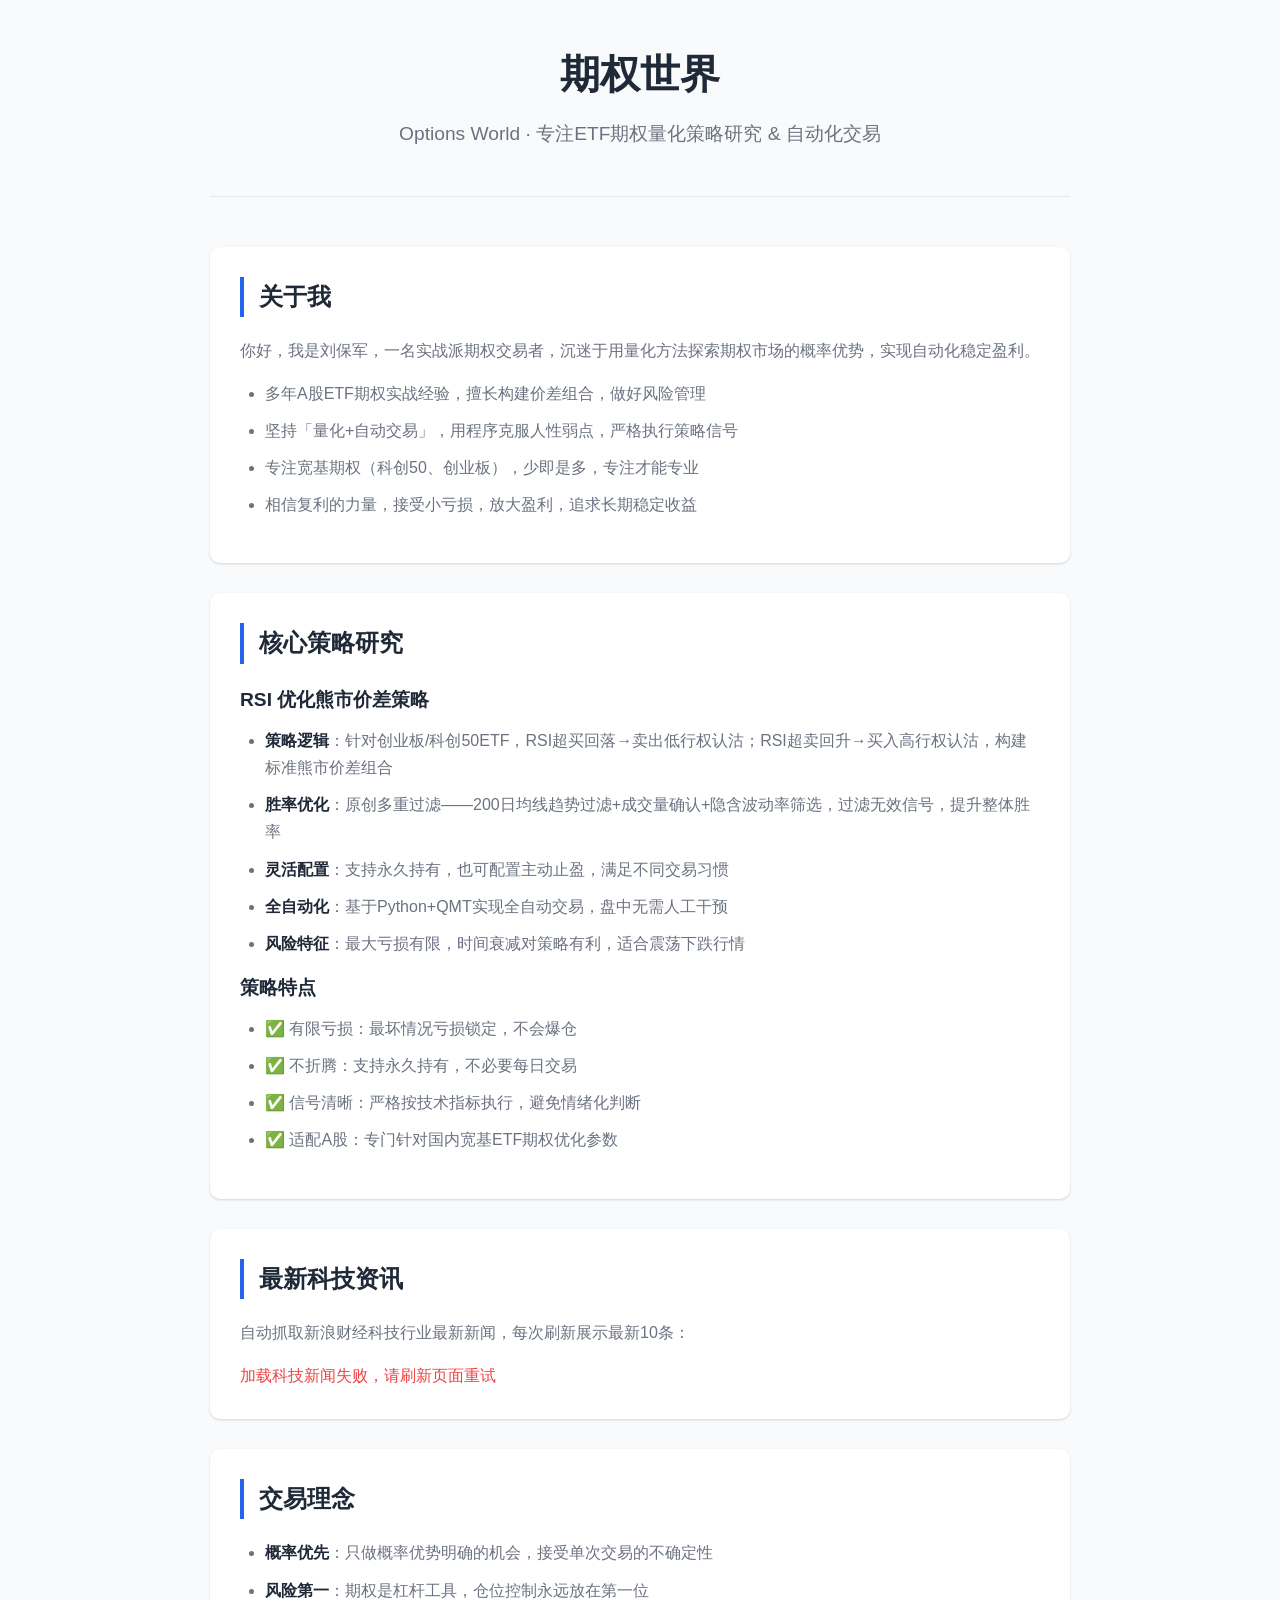
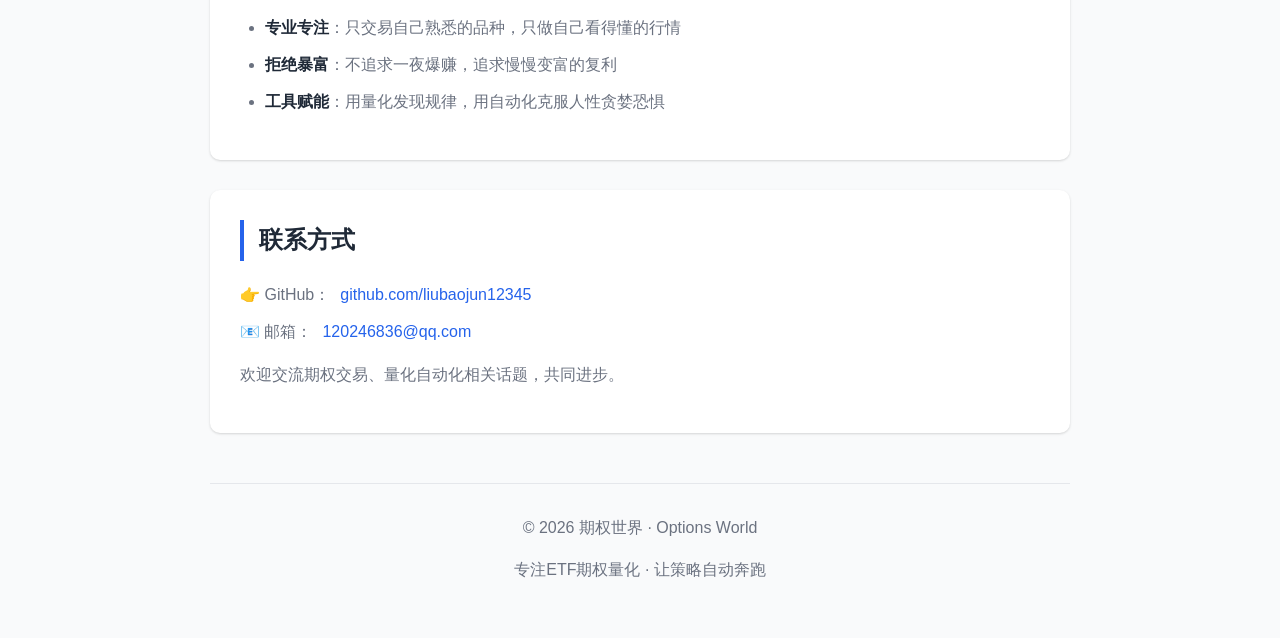
==== index.html @ 24f9fdb9 "feat: 完善个人网站，添加最新科技资讯板块" ====
<!DOCTYPE html>
<html lang="zh-CN">
<head>
    <meta charset="UTF-8">
    <meta name="viewport" content="width=device-width, initial-scale=1.0">
    <title>期权世界 - Options World</title>
    <meta name="description" content="刘保军的个人网站 - 专注ETF期权量化策略研究与自动化交易">
    <style>
        * {
            margin: 0;
            padding: 0;
            box-sizing: border-box;
        }
        :root {
            --primary-color: #2563eb;
            --text-color: #1f2937;
            --light-text: #6b7280;
            --bg-color: #f9fafb;
            --card-bg: #ffffff;
            --border-color: #e5e7eb;
            --shadow: 0 1px 3px 0 rgba(0, 0, 0, 0.1), 0 1px 2px 0 rgba(0, 0, 0, 0.06);
        }
        body {
            font-family: -apple-system, BlinkMacSystemFont, "Segoe UI", Roboto, "Helvetica Neue", Arial, sans-serif;
            line-height: 1.7;
            color: var(--text-color);
            background-color: var(--bg-color);
        }
        .container {
            max-width: 900px;
            margin: 0 auto;
            padding: 40px 20px;
        }
        header {
            text-align: center;
            margin-bottom: 50px;
            padding-bottom: 30px;
            border-bottom: 1px solid var(--border-color);
        }
        h1 {
            font-size: 2.5em;
            font-weight: 700;
            color: var(--text-color);
            margin-bottom: 10px;
        }
        .subtitle {
            font-size: 1.2em;
            color: var(--light-text);
            font-weight: 400;
        }
        section {
            background: var(--card-bg);
            padding: 30px;
            margin-bottom: 30px;
            border-radius: 10px;
            box-shadow: var(--shadow);
        }
        h2 {
            font-size: 1.5em;
            font-weight: 600;
            color: var(--text-color);
            margin-bottom: 20px;
            padding-left: 15px;
            border-left: 4px solid var(--primary-color);
        }
        h3 {
            font-size: 1.2em;
            font-weight: 600;
            margin: 15px 0 10px;
            color: var(--text-color);
        }
        p {
            margin-bottom: 15px;
            color: var(--light-text);
        }
        ul {
            padding-left: 25px;
            margin-bottom: 15px;
        }
        li {
            margin-bottom: 10px;
            color: var(--light-text);
        }
        li strong {
            color: var(--text-color);
        }
        a {
            color: var(--primary-color);
            text-decoration: none;
        }
        a:hover {
            text-decoration: underline;
        }
        .contact-list {
            list-style: none;
            padding-left: 0;
        }
        .contact-list li {
            display: flex;
            align-items: center;
            gap: 10px;
        }
        .news-item {
            padding: 12px 0;
            border-bottom: 1px solid var(--border-color);
        }
        .news-item:last-child {
            border-bottom: none;
        }
        .news-title {
            font-weight: 500;
            color: var(--text-color);
        }
        .news-date {
            font-size: 0.9em;
            color: var(--light-text);
        }
        #news-loading {
            color: var(--light-text);
            font-style: italic;
        }
        #news-error {
            color: #ef4444;
        }
        footer {
            text-align: center;
            color: var(--light-text);
            margin-top: 50px;
            padding-top: 30px;
            border-top: 1px solid var(--border-color);
        }
        @media (max-width: 600px) {
            h1 {
                font-size: 2em;
            }
            section {
                padding: 20px;
            }
            .container {
                padding: 20px 15px;
            }
        }
    </style>
</head>
<body>
    <div class="container">
        <header>
            <h1>期权世界</h1>
            <p class="subtitle">Options World · 专注ETF期权量化策略研究 & 自动化交易</p>
        </header>

        <section>
            <h2>关于我</h2>
            <p>你好，我是刘保军，一名实战派期权交易者，沉迷于用量化方法探索期权市场的概率优势，实现自动化稳定盈利。</p>
            <ul>
                <li>多年A股ETF期权实战经验，擅长构建价差组合，做好风险管理</li>
                <li>坚持「量化+自动交易」，用程序克服人性弱点，严格执行策略信号</li>
                <li>专注宽基期权（科创50、创业板），少即是多，专注才能专业</li>
                <li>相信复利的力量，接受小亏损，放大盈利，追求长期稳定收益</li>
            </ul>
        </section>

        <section>
            <h2>核心策略研究</h2>
            <h3>RSI 优化熊市价差策略</h3>
            <ul>
                <li><strong>策略逻辑</strong>：针对创业板/科创50ETF，RSI超买回落→卖出低行权认沽；RSI超卖回升→买入高行权认沽，构建标准熊市价差组合</li>
                <li><strong>胜率优化</strong>：原创多重过滤——200日均线趋势过滤+成交量确认+隐含波动率筛选，过滤无效信号，提升整体胜率</li>
                <li><strong>灵活配置</strong>：支持永久持有，也可配置主动止盈，满足不同交易习惯</li>
                <li><strong>全自动化</strong>：基于Python+QMT实现全自动交易，盘中无需人工干预</li>
                <li><strong>风险特征</strong>：最大亏损有限，时间衰减对策略有利，适合震荡下跌行情</li>
            </ul>

            <h3>策略特点</h3>
            <ul>
                <li>✅ 有限亏损：最坏情况亏损锁定，不会爆仓</li>
                <li>✅ 不折腾：支持永久持有，不必要每日交易</li>
                <li>✅ 信号清晰：严格按技术指标执行，避免情绪化判断</li>
                <li>✅ 适配A股：专门针对国内宽基ETF期权优化参数</li>
            </ul>
        </section>

        <section>
            <h2>最新科技资讯</h2>
            <p>自动抓取新浪财经科技行业最新新闻，每次刷新展示最新10条：</p>
            <div id="news-container">
                <div id="news-loading">加载中...</div>
            </div>
        </section>

        <section>
            <h2>交易理念</h2>
            <ul>
                <li><strong>概率优先</strong>：只做概率优势明确的机会，接受单次交易的不确定性</li>
                <li><strong>风险第一</strong>：期权是杠杆工具，仓位控制永远放在第一位</li>
                <li><strong>专业专注</strong>：只交易自己熟悉的品种，只做自己看得懂的行情</li>
                <li><strong>拒绝暴富</strong>：不追求一夜爆赚，追求慢慢变富的复利</li>
                <li><strong>工具赋能</strong>：用量化发现规律，用自动化克服人性贪婪恐惧</li>
            </ul>
        </section>

        <section>
            <h2>联系方式</h2>
            <ul class="contact-list">
                <li>👉 GitHub：<a href="https://github.com/liubaojun12345" target="_blank">github.com/liubaojun12345</a></li>
                <li>📧 邮箱：<a href="mailto:120246836@qq.com">120246836@qq.com</a></li>
            </ul>
            <p>欢迎交流期权交易、量化自动化相关话题，共同进步。</p>
        </section>

        <footer>
            <p>© 2026 期权世界 · Options World</p>
            <p>专注ETF期权量化 · 让策略自动奔跑</p>
        </footer>
    </div>

    <script>
        // 获取最新科技新闻
        async function loadTechNews() {
            const container = document.getElementById('news-container');
            const rssUrl = 'https://feed.sina.com.cn/feed/tech/it';
            const apiUrl = `https://api.rss2json.com/v1/api.json?rss_url=${encodeURIComponent(rssUrl)}`;

            try {
                const response = await fetch(apiUrl);
                const data = await response.json();

                if (data.status !== 'ok') {
                    container.innerHTML = '<div id="news-error">暂时无法加载科技新闻，请稍后刷新重试</div>';
                    return;
                }

                // 只取最新10条
                const items = data.items.slice(0, 10);
                let html = '';

                items.forEach(item => {
                    const pubDate = new Date(item.pubDate).toLocaleString('zh-CN');
                    html += `
                        <div class="news-item">
                            <a href="${item.link}" target="_blank" class="news-title">${item.title}</a>
                            <div class="news-date">发布时间：${pubDate}</div>
                        </div>
                    `;
                });

                container.innerHTML = html;
            } catch (error) {
                console.error('加载新闻失败', error);
                container.innerHTML = '<div id="news-error">加载科技新闻失败，请刷新页面重试</div>';
            }
        }

        // 页面加载完成后获取新闻
        window.addEventListener('load', loadTechNews);
    </script>
</body>
</html>
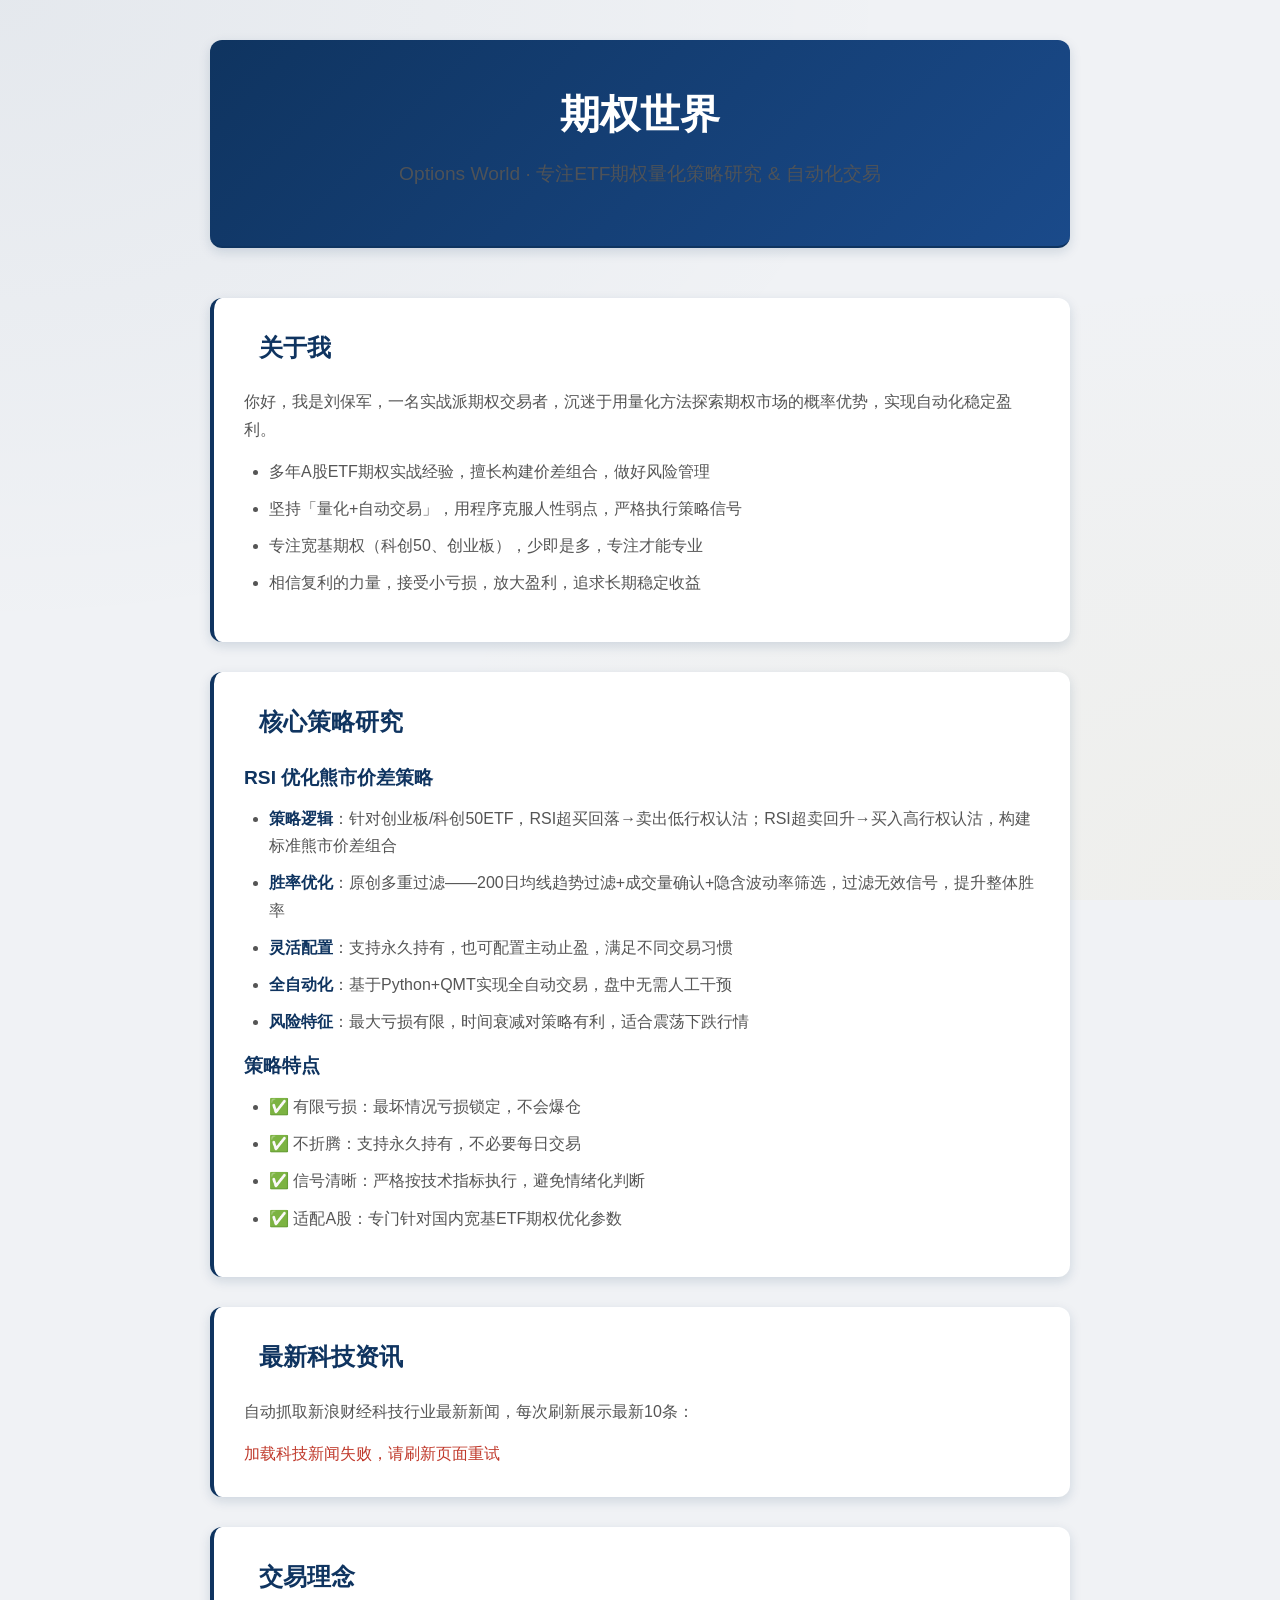
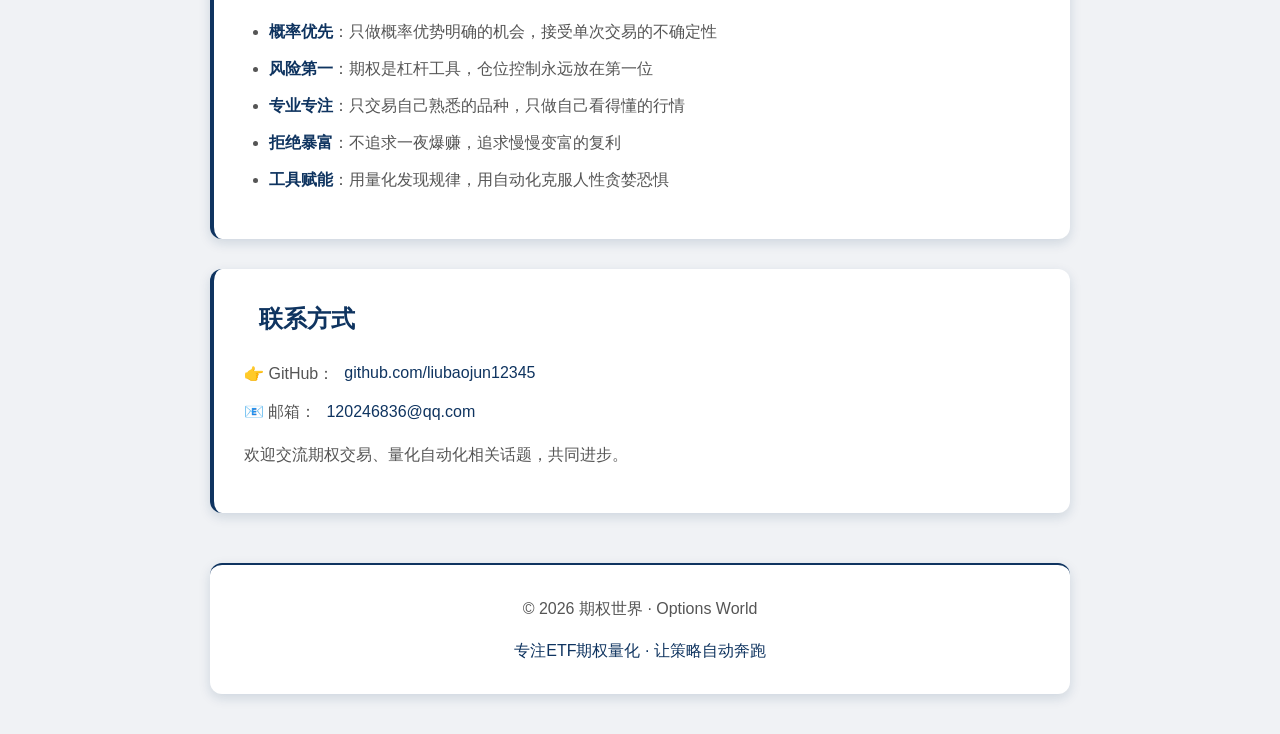
==== commit b7b81fee: "style: update to professional finance blue theme" ====
--- a/index.html
+++ b/index.html
@@ -12,19 +12,24 @@
             box-sizing: border-box;
         }
         :root {
-            --primary-color: #2563eb;
-            --text-color: #1f2937;
-            --light-text: #6b7280;
-            --bg-color: #f9fafb;
+            --primary-color: #0f3460;
+            --accent-color: #d4af37;
+            --text-color: #1a1a1a;
+            --light-text: #555555;
+            --bg-color: #f0f2f5;
             --card-bg: #ffffff;
-            --border-color: #e5e7eb;
-            --shadow: 0 1px 3px 0 rgba(0, 0, 0, 0.1), 0 1px 2px 0 rgba(0, 0, 0, 0.06);
+            --border-color: #0f3460;
+            --shadow: 0 4px 12px rgba(15, 52, 96, 0.15);
         }
         body {
             font-family: -apple-system, BlinkMacSystemFont, "Segoe UI", Roboto, "Helvetica Neue", Arial, sans-serif;
             line-height: 1.7;
             color: var(--text-color);
             background-color: var(--bg-color);
+            background-image: 
+                radial-gradient(at 0% 0%, rgba(15, 52, 96, 0.05) 0%, transparent 50%),
+                radial-gradient(at 100% 100%, rgba(212, 175, 55, 0.05) 0%, transparent 50%);
+            background-attachment: fixed;
         }
         .container {
             max-width: 900px;
@@ -35,39 +40,43 @@
             text-align: center;
             margin-bottom: 50px;
             padding-bottom: 30px;
-            border-bottom: 1px solid var(--border-color);
+            border-bottom: 2px solid var(--border-color);
+            background: linear-gradient(135deg, var(--primary-color) 0%, #1a4a8a 100%);
+            color: white;
+            padding: 40px 20px;
+            border-radius: 12px;
+            box-shadow: var(--shadow);
         }
         h1 {
             font-size: 2.5em;
             font-weight: 700;
-            color: var(--text-color);
             margin-bottom: 10px;
         }
         .subtitle {
             font-size: 1.2em;
-            color: var(--light-text);
-            font-weight: 400;
+            opacity: 0.9;
+            font-weight: 300;
         }
         section {
             background: var(--card-bg);
             padding: 30px;
             margin-bottom: 30px;
-            border-radius: 10px;
+            border-radius: 12px;
             box-shadow: var(--shadow);
+            border-left: 4px solid var(--primary-color);
         }
         h2 {
             font-size: 1.5em;
             font-weight: 600;
-            color: var(--text-color);
+            color: var(--primary-color);
             margin-bottom: 20px;
             padding-left: 15px;
-            border-left: 4px solid var(--primary-color);
         }
         h3 {
             font-size: 1.2em;
             font-weight: 600;
             margin: 15px 0 10px;
-            color: var(--text-color);
+            color: var(--primary-color);
         }
         p {
             margin-bottom: 15px;
@@ -82,14 +91,16 @@
             color: var(--light-text);
         }
         li strong {
-            color: var(--text-color);
+            color: var(--primary-color);
         }
         a {
             color: var(--primary-color);
             text-decoration: none;
+            border-bottom: 1px solid transparent;
         }
         a:hover {
             text-decoration: underline;
+            border-bottom-color: var(--primary-color);
         }
         .contact-list {
             list-style: none;
@@ -102,7 +113,7 @@
         }
         .news-item {
             padding: 12px 0;
-            border-bottom: 1px solid var(--border-color);
+            border-bottom: 1px solid #e8e8e8;
         }
         .news-item:last-child {
             border-bottom: none;
@@ -120,14 +131,23 @@
             font-style: italic;
         }
         #news-error {
-            color: #ef4444;
+            color: #c0392b;
         }
         footer {
             text-align: center;
             color: var(--light-text);
             margin-top: 50px;
             padding-top: 30px;
-            border-top: 1px solid var(--border-color);
+            border-top: 2px solid var(--border-color);
+            background: var(--card-bg);
+            border-radius: 12px;
+            box-shadow: var(--shadow);
+            padding-bottom: 30px;
+        }
+        footer p:last-child {
+            color: var(--primary-color);
+            font-weight: 500;
+            margin-bottom: 0;
         }
         @media (max-width: 600px) {
             h1 {
@@ -138,6 +158,9 @@
             }
             .container {
                 padding: 20px 15px;
+            }
+            header {
+                padding: 30px 15px;
             }
         }
     </style>
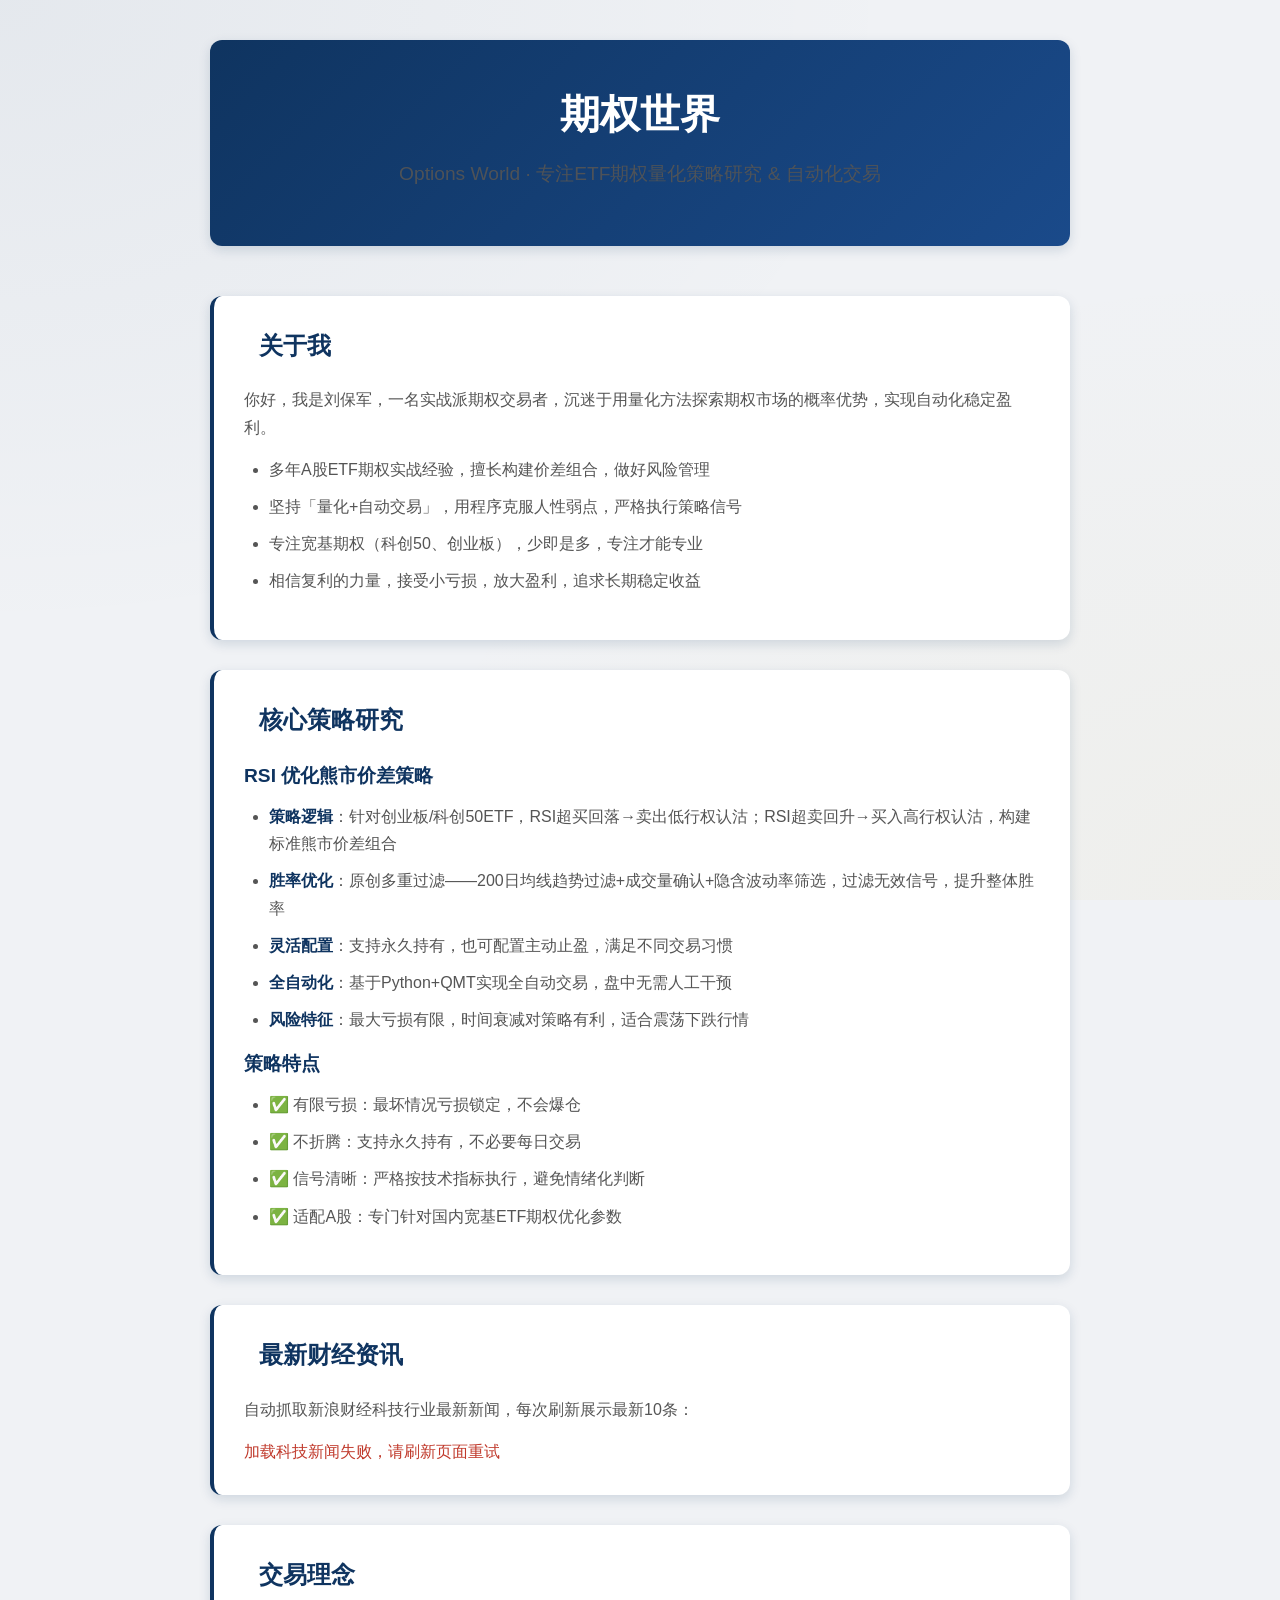
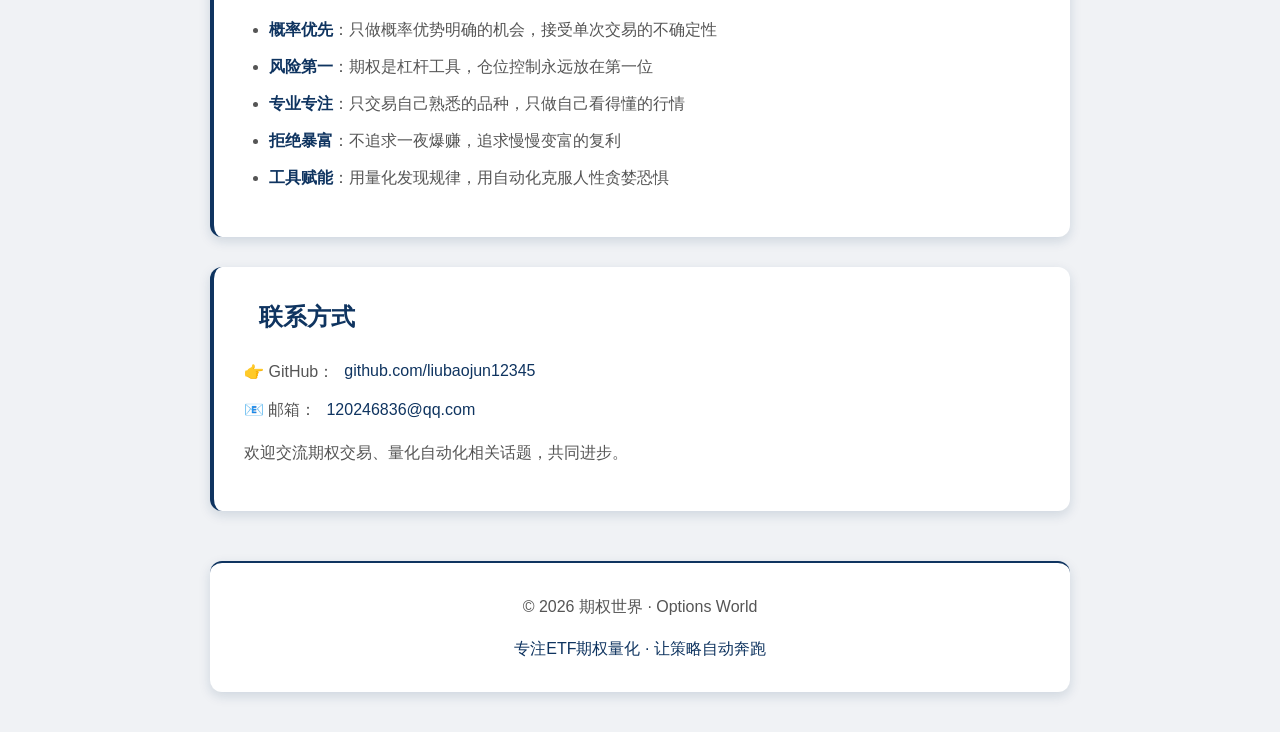
==== commit 0836523e: "fix: correct XML RSS parsing for news loading" ====
--- a/index.html
+++ b/index.html
@@ -39,8 +39,6 @@
         header {
             text-align: center;
             margin-bottom: 50px;
-            padding-bottom: 30px;
-            border-bottom: 2px solid var(--border-color);
             background: linear-gradient(135deg, var(--primary-color) 0%, #1a4a8a 100%);
             color: white;
             padding: 40px 20px;
@@ -204,7 +202,7 @@
         </section>
 
         <section>
-            <h2>最新科技资讯</h2>
+            <h2>最新财经资讯</h2>
             <p>自动抓取新浪财经科技行业最新新闻，每次刷新展示最新10条：</p>
             <div id="news-container">
                 <div id="news-loading">加载中...</div>
@@ -238,31 +236,38 @@
     </div>
 
     <script>
-        // 获取最新科技新闻
+        // 获取最新财经新闻 - 正确解析XML RSS
         async function loadTechNews() {
             const container = document.getElementById('news-container');
             const rssUrl = 'https://feed.sina.com.cn/feed/tech/it';
-            const apiUrl = `https://api.rss2json.com/v1/api.json?rss_url=${encodeURIComponent(rssUrl)}`;
+            const apiUrl = `https://api.allorigins.win/raw?url=${encodeURIComponent(rssUrl)}`;
 
             try {
                 const response = await fetch(apiUrl);
-                const data = await response.json();
-
-                if (data.status !== 'ok') {
-                    container.innerHTML = '<div id="news-error">暂时无法加载科技新闻，请稍后刷新重试</div>';
+                const xmlText = await response.text();
+                const parser = new DOMParser();
+                const xmlDoc = parser.parseFromString(xmlText, "text/xml");
+                
+                const items = xmlDoc.querySelectorAll('item');
+                if (!items || items.length === 0) {
+                    container.innerHTML = '<div id="news-error">暂时无法获取新闻，请稍后刷新重试</div>';
                     return;
                 }
 
                 // 只取最新10条
-                const items = data.items.slice(0, 10);
+                const topItems = Array.from(items).slice(0, 10);
                 let html = '';
 
-                items.forEach(item => {
-                    const pubDate = new Date(item.pubDate).toLocaleString('zh-CN');
+                topItems.forEach(item => {
+                    const title = item.querySelector('title').textContent;
+                    const link = item.querySelector('link').textContent;
+                    const pubDate = item.querySelector('pubDate').textContent;
+                    const date = new Date(pubDate).toLocaleString('zh-CN');
+                    
                     html += `
                         <div class="news-item">
-                            <a href="${item.link}" target="_blank" class="news-title">${item.title}</a>
-                            <div class="news-date">发布时间：${pubDate}</div>
+                            <a href="${link}" target="_blank" class="news-title">${title}</a>
+                            <div class="news-date">发布时间：${date}</div>
                         </div>
                     `;
                 });
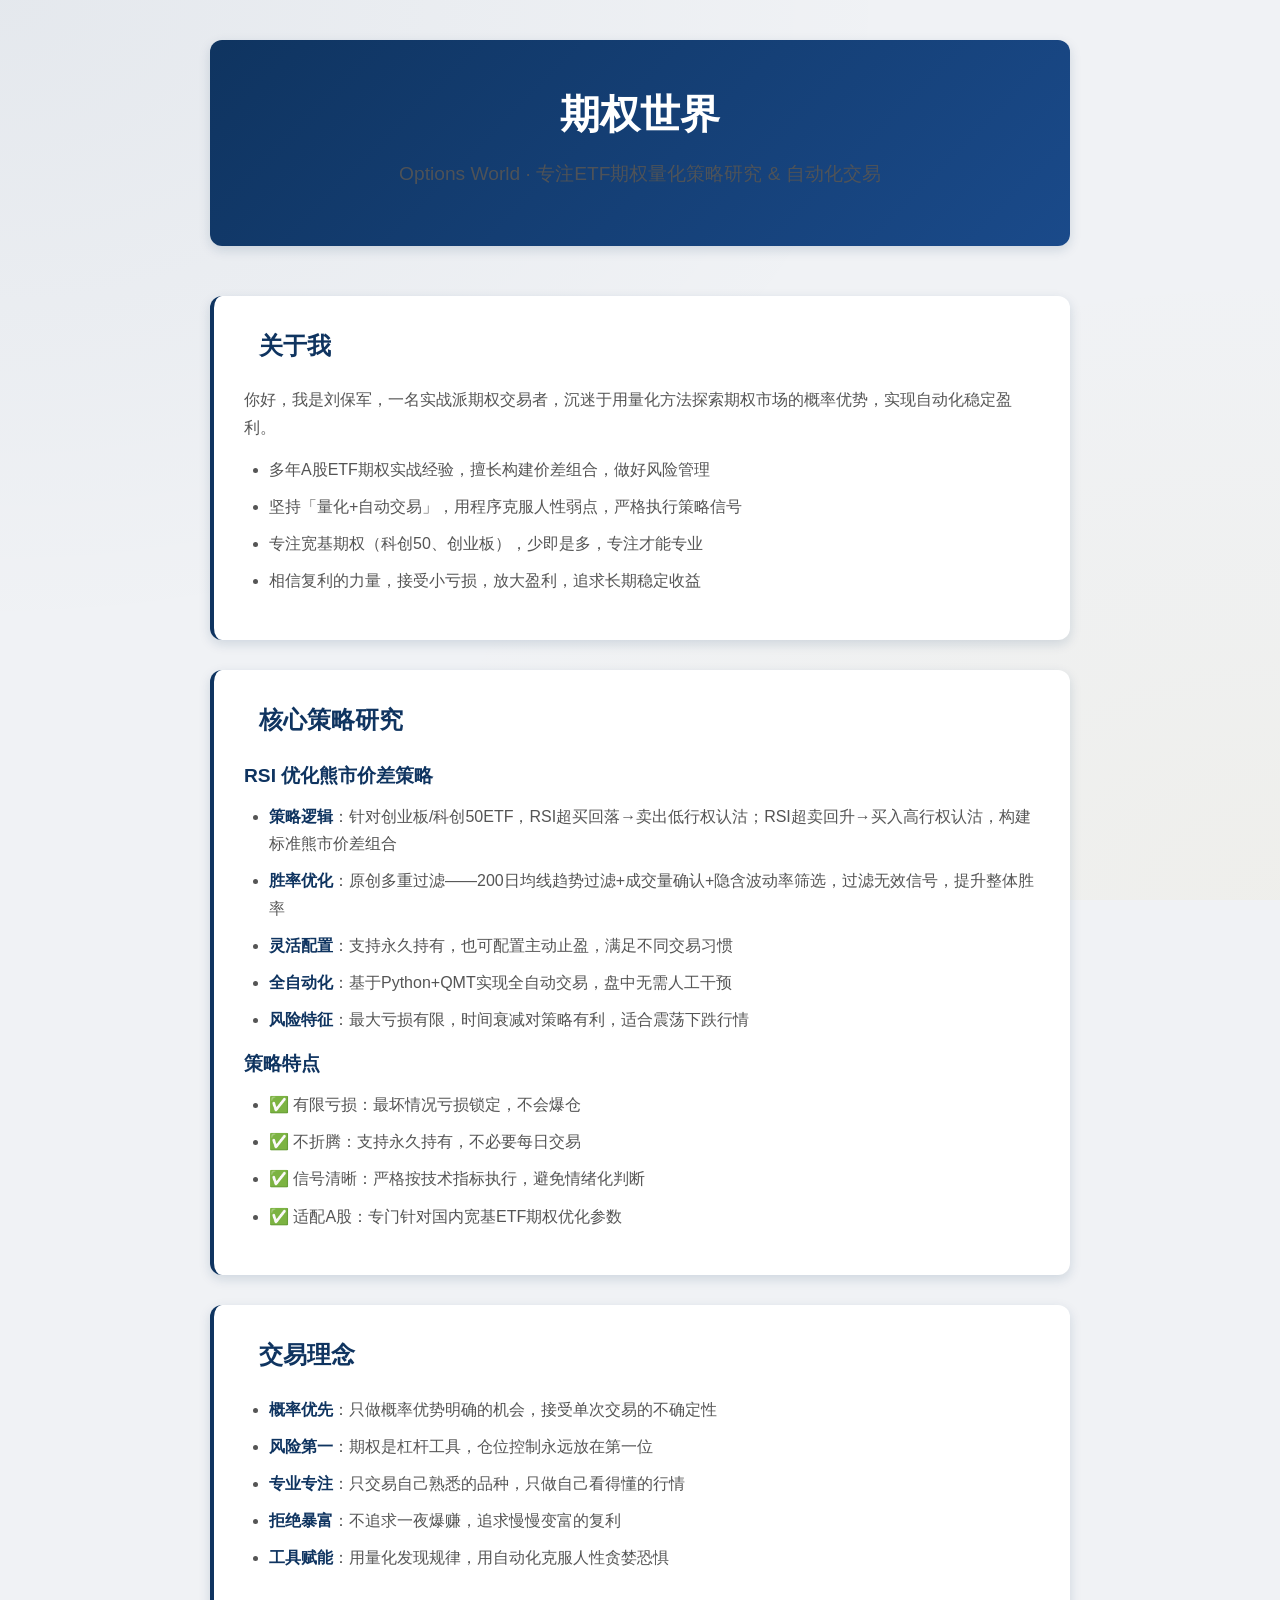
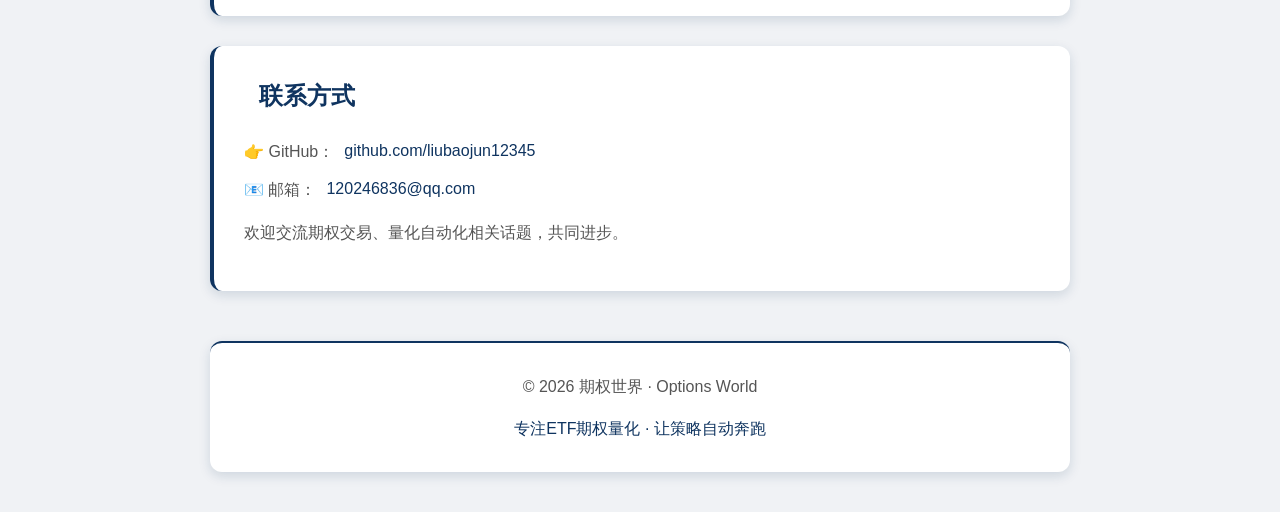
==== commit e8f4d840: "fix: remove dynamic news for stability, website can load normally" ====
--- a/index.html
+++ b/index.html
@@ -109,28 +109,6 @@
             align-items: center;
             gap: 10px;
         }
-        .news-item {
-            padding: 12px 0;
-            border-bottom: 1px solid #e8e8e8;
-        }
-        .news-item:last-child {
-            border-bottom: none;
-        }
-        .news-title {
-            font-weight: 500;
-            color: var(--text-color);
-        }
-        .news-date {
-            font-size: 0.9em;
-            color: var(--light-text);
-        }
-        #news-loading {
-            color: var(--light-text);
-            font-style: italic;
-        }
-        #news-error {
-            color: #c0392b;
-        }
         footer {
             text-align: center;
             color: var(--light-text);
@@ -202,14 +180,6 @@
         </section>
 
         <section>
-            <h2>最新财经资讯</h2>
-            <p>自动抓取新浪财经科技行业最新新闻，每次刷新展示最新10条：</p>
-            <div id="news-container">
-                <div id="news-loading">加载中...</div>
-            </div>
-        </section>
-
-        <section>
             <h2>交易理念</h2>
             <ul>
                 <li><strong>概率优先</strong>：只做概率优势明确的机会，接受单次交易的不确定性</li>
@@ -234,53 +204,5 @@
             <p>专注ETF期权量化 · 让策略自动奔跑</p>
         </footer>
     </div>
-
-    <script>
-        // 获取最新财经新闻 - 正确解析XML RSS
-        async function loadTechNews() {
-            const container = document.getElementById('news-container');
-            const rssUrl = 'https://feed.sina.com.cn/feed/tech/it';
-            const apiUrl = `https://api.allorigins.win/raw?url=${encodeURIComponent(rssUrl)}`;
-
-            try {
-                const response = await fetch(apiUrl);
-                const xmlText = await response.text();
-                const parser = new DOMParser();
-                const xmlDoc = parser.parseFromString(xmlText, "text/xml");
-                
-                const items = xmlDoc.querySelectorAll('item');
-                if (!items || items.length === 0) {
-                    container.innerHTML = '<div id="news-error">暂时无法获取新闻，请稍后刷新重试</div>';
-                    return;
-                }
-
-                // 只取最新10条
-                const topItems = Array.from(items).slice(0, 10);
-                let html = '';
-
-                topItems.forEach(item => {
-                    const title = item.querySelector('title').textContent;
-                    const link = item.querySelector('link').textContent;
-                    const pubDate = item.querySelector('pubDate').textContent;
-                    const date = new Date(pubDate).toLocaleString('zh-CN');
-                    
-                    html += `
-                        <div class="news-item">
-                            <a href="${link}" target="_blank" class="news-title">${title}</a>
-                            <div class="news-date">发布时间：${date}</div>
-                        </div>
-                    `;
-                });
-
-                container.innerHTML = html;
-            } catch (error) {
-                console.error('加载新闻失败', error);
-                container.innerHTML = '<div id="news-error">加载科技新闻失败，请刷新页面重试</div>';
-            }
-        }
-
-        // 页面加载完成后获取新闻
-        window.addEventListener('load', loadTechNews);
-    </script>
 </body>
 </html>
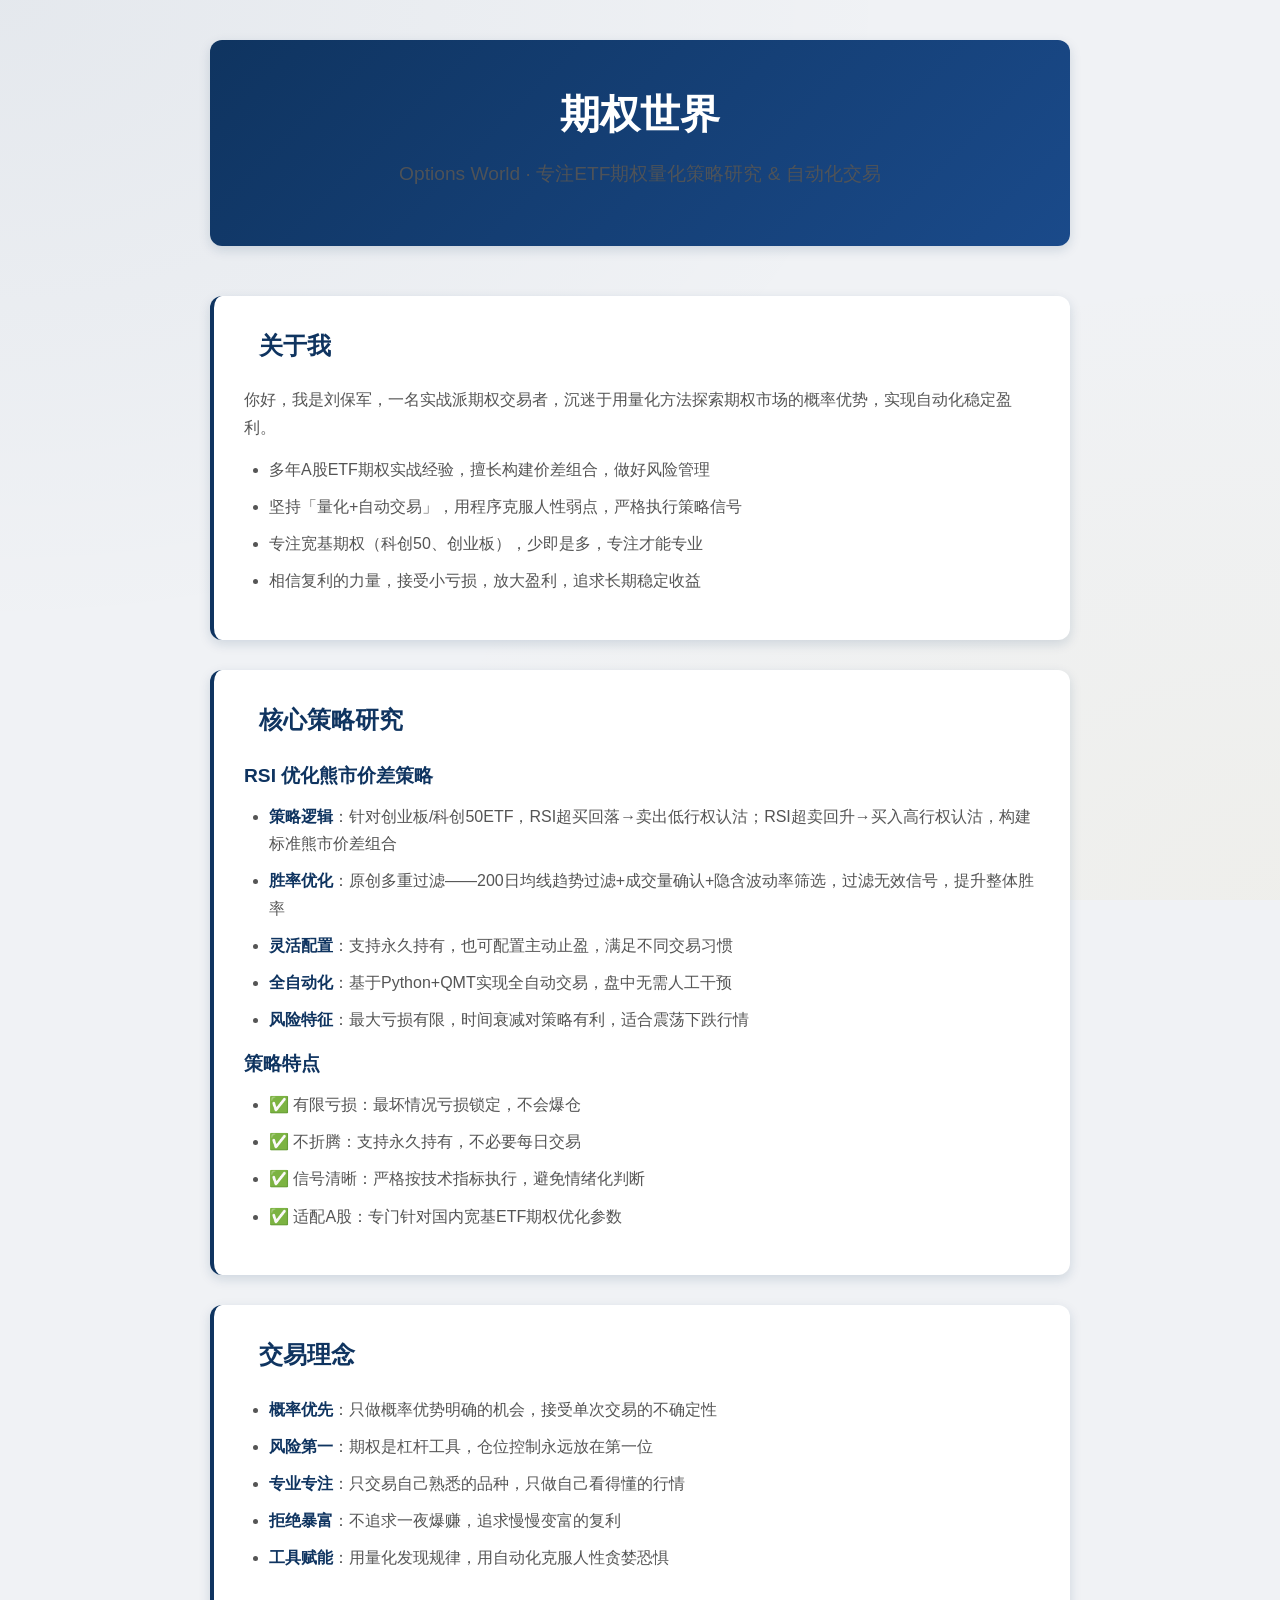
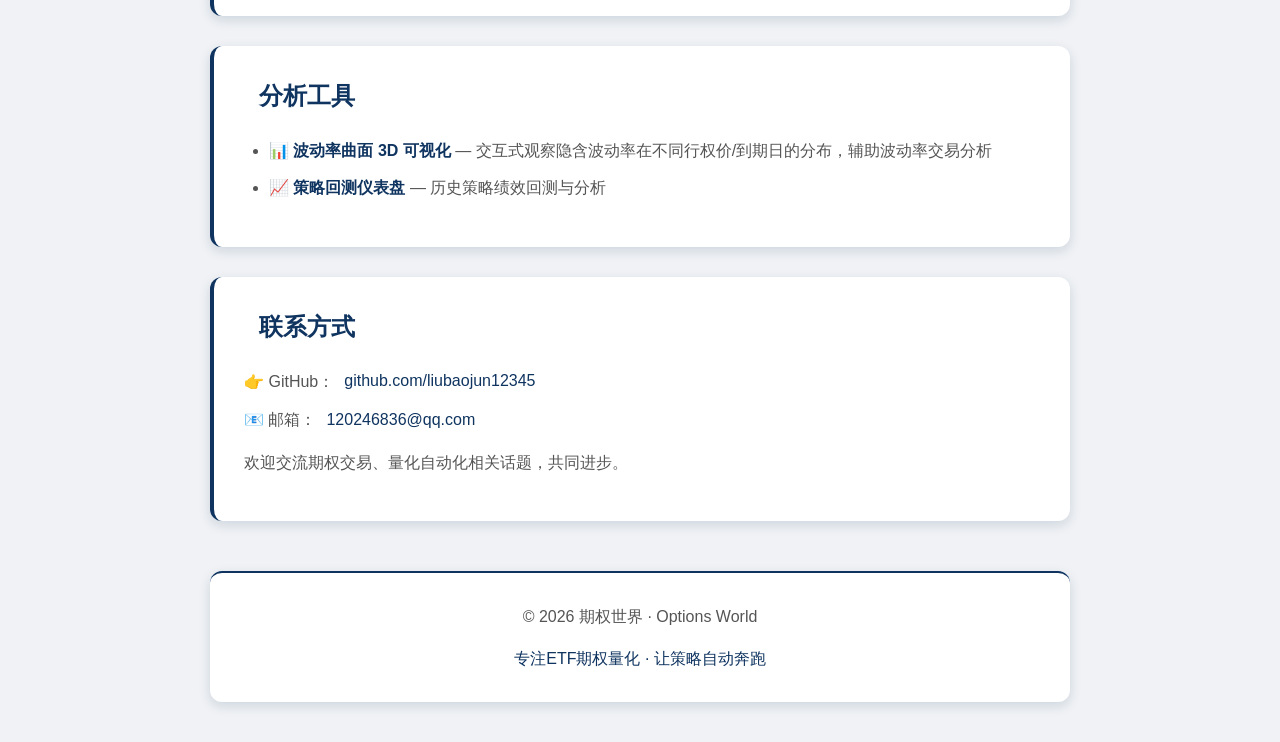
==== commit aae5c0d3: "Add 3D volatility surface visualization tool" ====
--- a/index.html
+++ b/index.html
@@ -191,6 +191,14 @@
         </section>
 
         <section>
+            <h2>分析工具</h2>
+            <ul>
+                <li>📊 <strong><a href="volatility-surface.html">波动率曲面 3D 可视化</a></strong> — 交互式观察隐含波动率在不同行权价/到期日的分布，辅助波动率交易分析</li>
+                <li>📈 <strong><a href="backtest.html">策略回测仪表盘</a></strong> — 历史策略绩效回测与分析</li>
+            </ul>
+        </section>
+
+        <section>
             <h2>联系方式</h2>
             <ul class="contact-list">
                 <li>👉 GitHub：<a href="https://github.com/liubaojun12345" target="_blank">github.com/liubaojun12345</a></li>
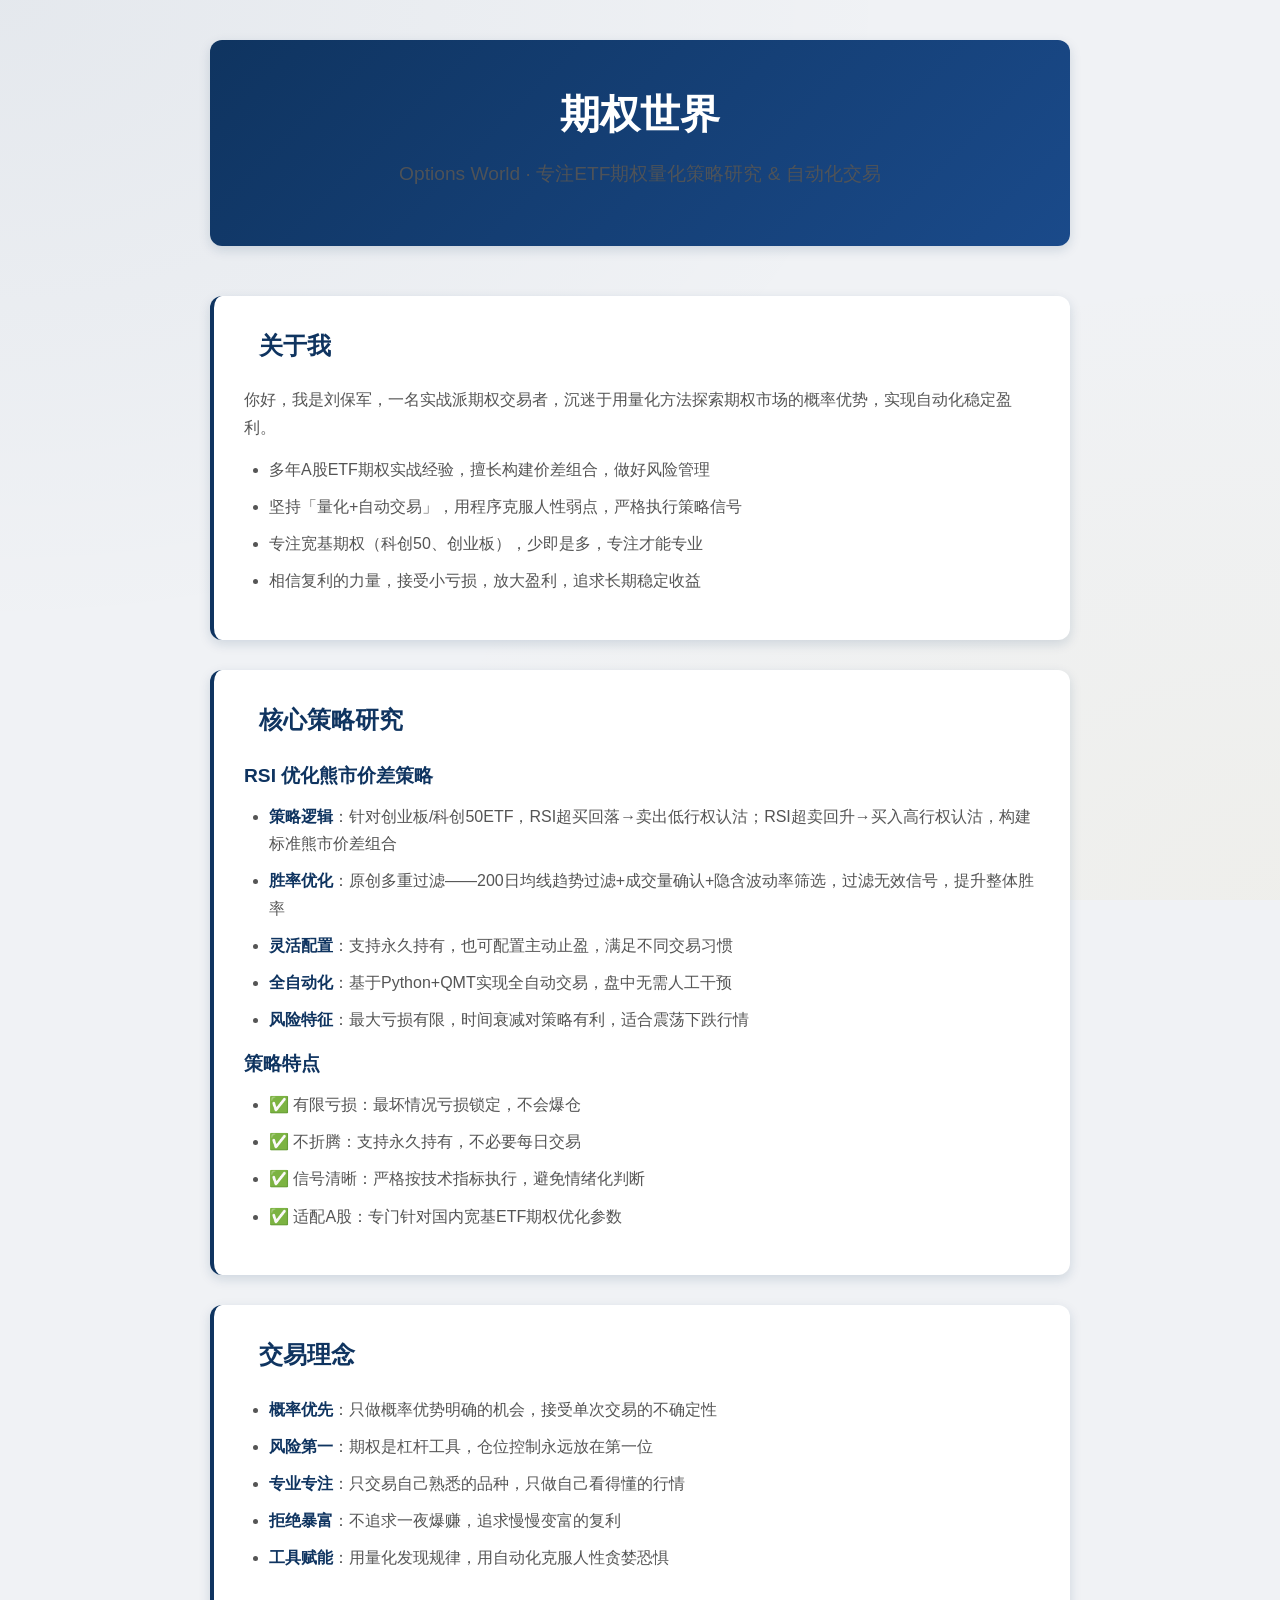
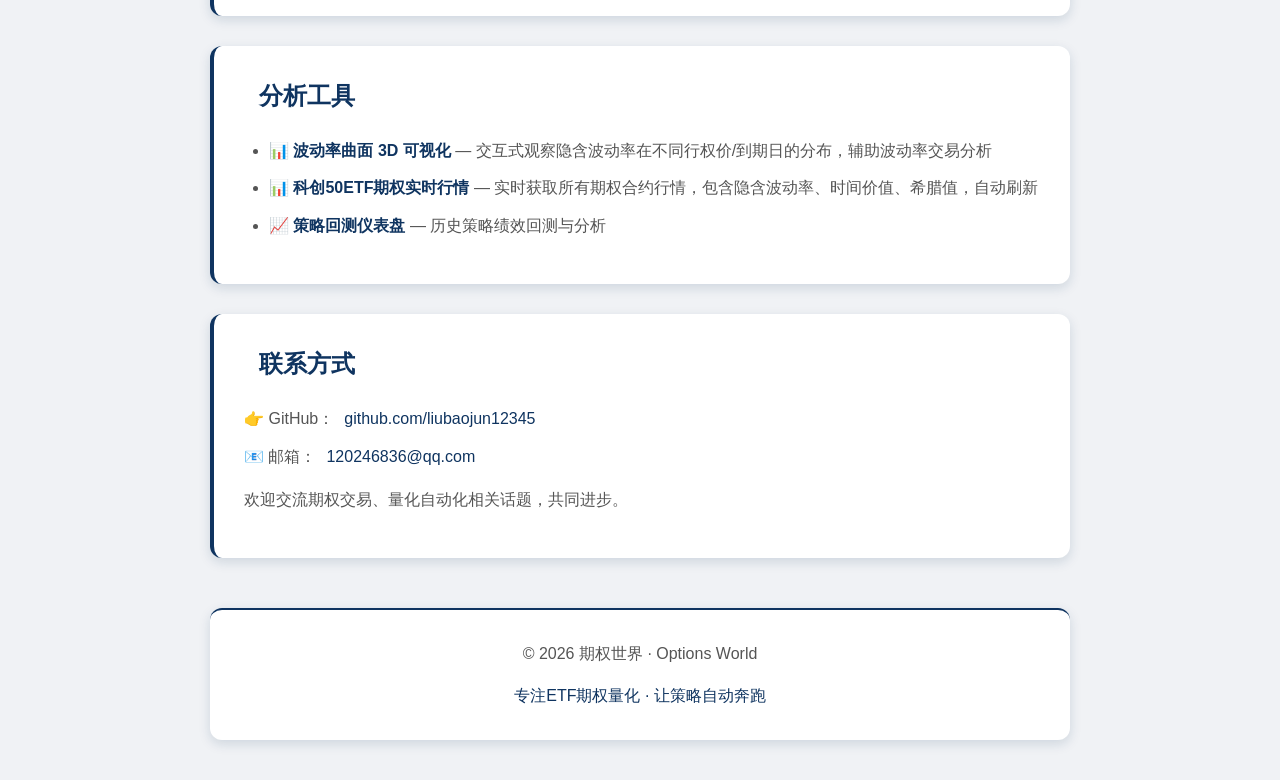
==== commit 15530a38: "Add real-time option chain page for 科创50ETF(588000), get real data via akshare" ====
--- a/index.html
+++ b/index.html
@@ -194,6 +194,7 @@
             <h2>分析工具</h2>
             <ul>
                 <li>📊 <strong><a href="volatility-surface.html">波动率曲面 3D 可视化</a></strong> — 交互式观察隐含波动率在不同行权价/到期日的分布，辅助波动率交易分析</li>
+                <li>📊 <strong><a href="option-chain.html">科创50ETF期权实时行情</a></strong> — 实时获取所有期权合约行情，包含隐含波动率、时间价值、希腊值，自动刷新</li>
                 <li>📈 <strong><a href="backtest.html">策略回测仪表盘</a></strong> — 历史策略绩效回测与分析</li>
             </ul>
         </section>
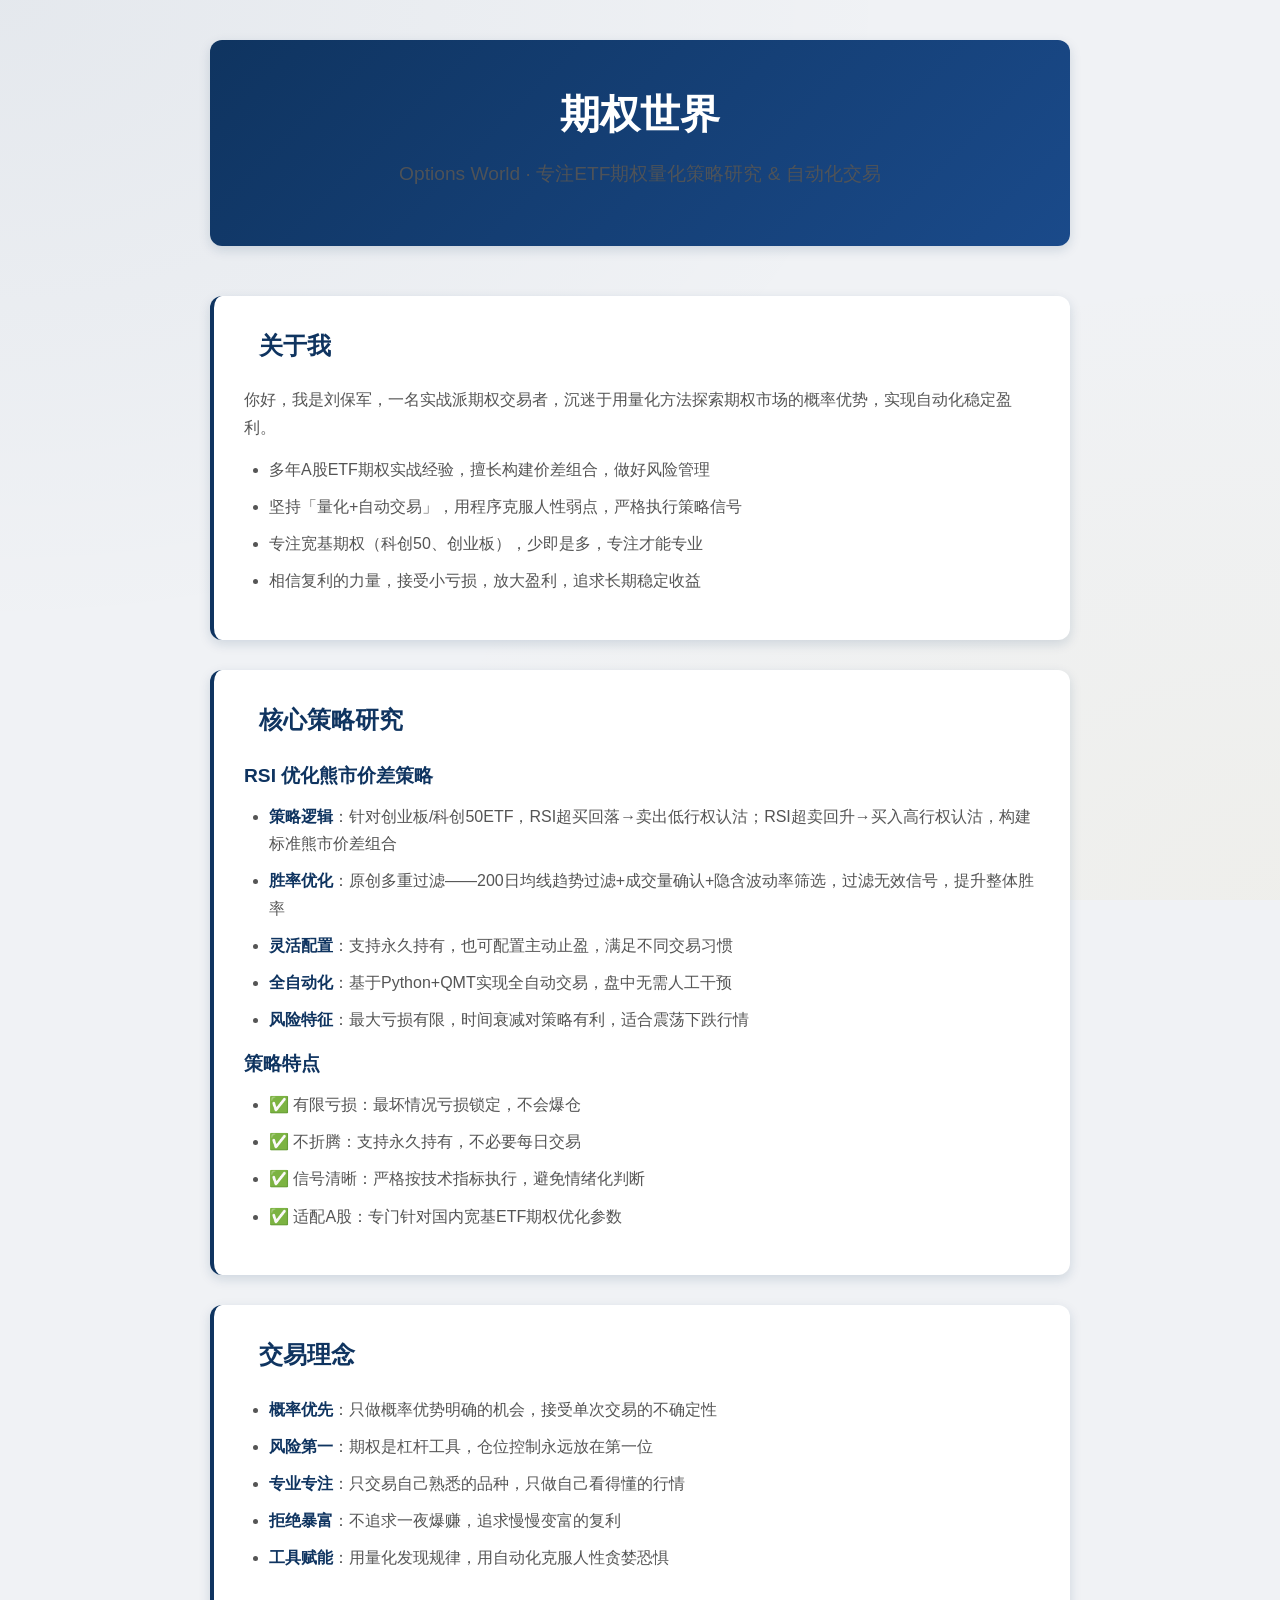
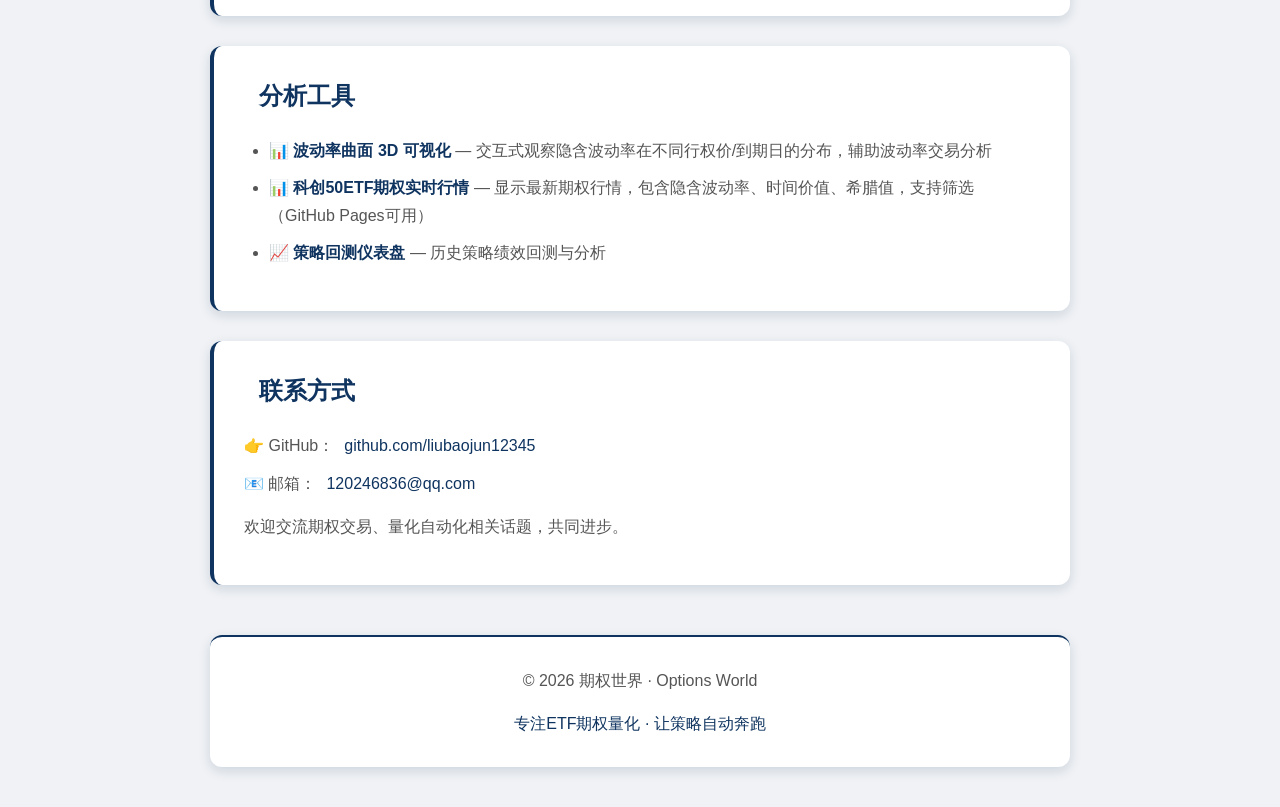
==== commit 936784e0: "Add static option chain page for GitHub Pages with sample data, fix akshare API interface" ====
--- a/index.html
+++ b/index.html
@@ -194,7 +194,7 @@
             <h2>分析工具</h2>
             <ul>
                 <li>📊 <strong><a href="volatility-surface.html">波动率曲面 3D 可视化</a></strong> — 交互式观察隐含波动率在不同行权价/到期日的分布，辅助波动率交易分析</li>
-                <li>📊 <strong><a href="option-chain.html">科创50ETF期权实时行情</a></strong> — 实时获取所有期权合约行情，包含隐含波动率、时间价值、希腊值，自动刷新</li>
+                <li>📊 <strong><a href="option-chain-static.html">科创50ETF期权实时行情</a></strong> — 显示最新期权行情，包含隐含波动率、时间价值、希腊值，支持筛选（GitHub Pages可用）</li>
                 <li>📈 <strong><a href="backtest.html">策略回测仪表盘</a></strong> — 历史策略绩效回测与分析</li>
             </ul>
         </section>
